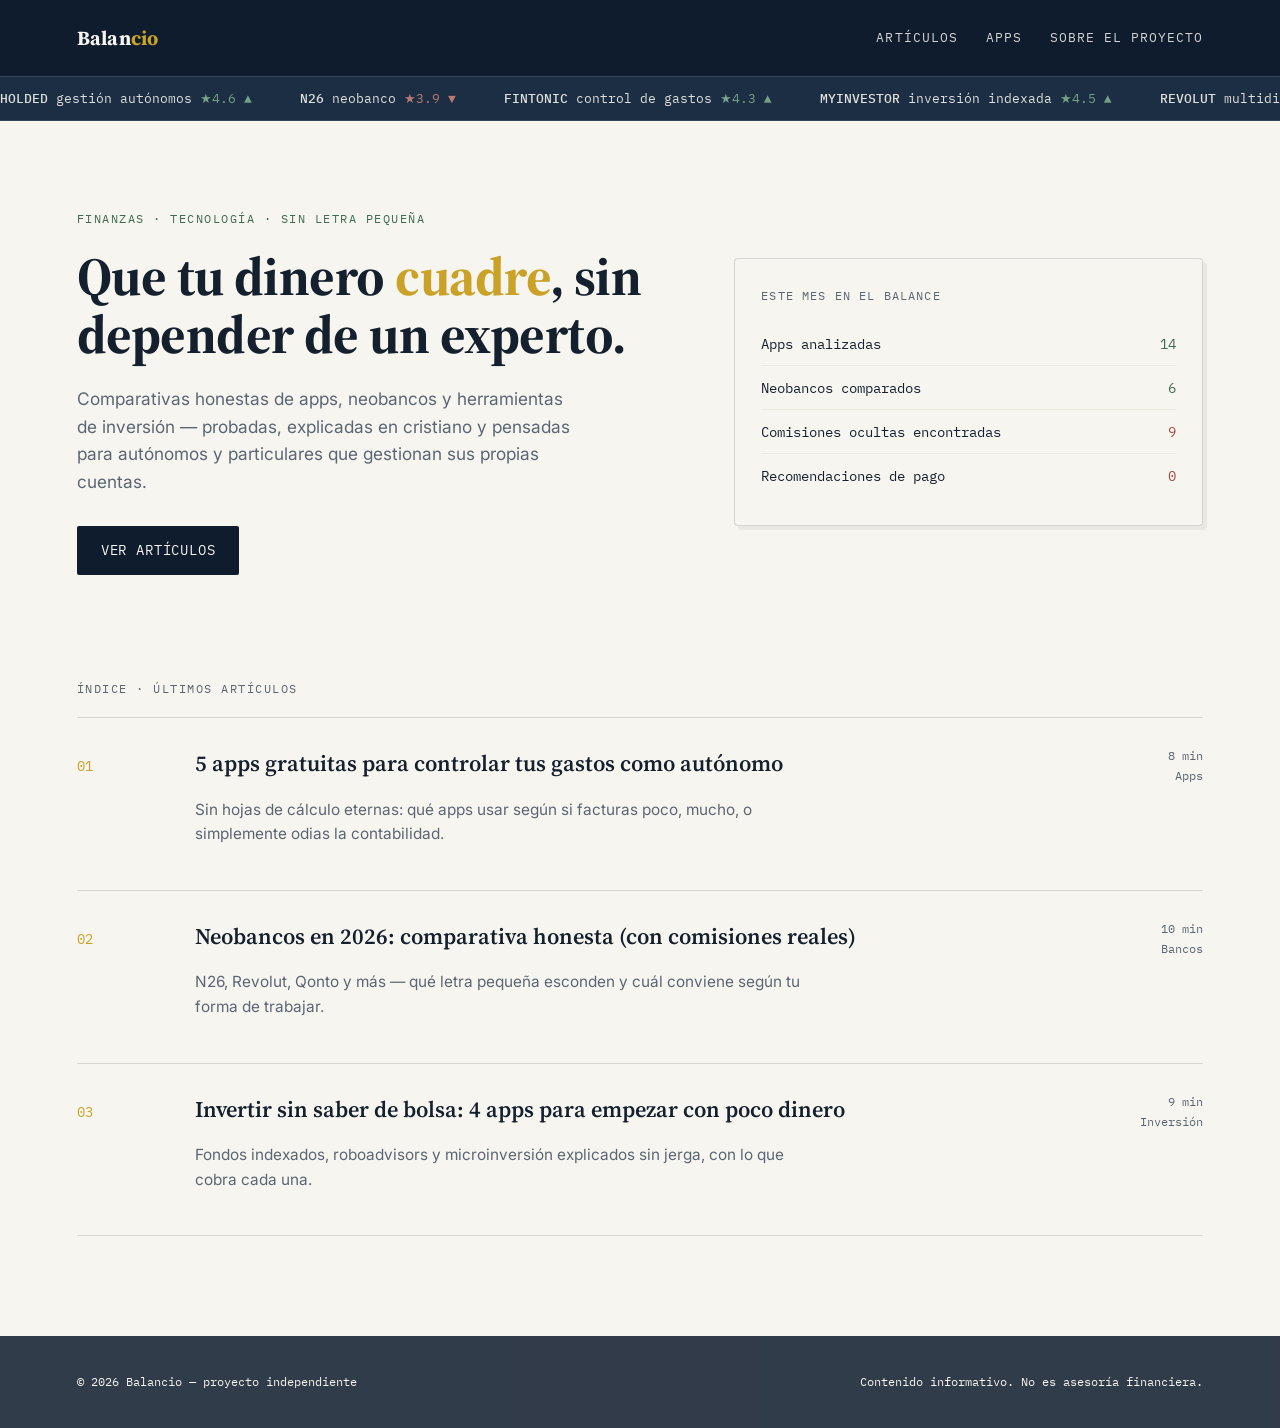
==== index.html @ 44dd93c8 "Add files via upload" ====
<!DOCTYPE html>
<html lang="es">
<head>
<meta charset="UTF-8">
<meta name="viewport" content="width=device-width, initial-scale=1.0">
<title>Balancio — Finanzas y apps sin letra pequeña</title>
<meta name="description" content="Guías, comparativas y reviews honestas de apps de finanzas, ahorro e inversión para autónomos y particulares.">
<link rel="stylesheet" href="style.css">
</head>
<body>

<nav class="nav">
  <a href="index.html" class="nav__logo">Balan<span>cio</span></a>
  <ul class="nav__links">
    <li><a href="#articulos">Artículos</a></li>
    <li><a href="articulos/apps-gastos-autonomos.html">Apps</a></li>
    <li><a href="#sobre-mi">Sobre el proyecto</a></li>
  </ul>
</nav>

<div class="ticker" aria-hidden="true">
  <div class="ticker__track">
    <span class="ticker__item"><b>HOLDED</b> gestión autónomos <span class="up">★4.6 ▲</span></span>
    <span class="ticker__item"><b>N26</b> neobanco <span class="down">★3.9 ▼</span></span>
    <span class="ticker__item"><b>FINTONIC</b> control de gastos <span class="up">★4.3 ▲</span></span>
    <span class="ticker__item"><b>MYINVESTOR</b> inversión indexada <span class="up">★4.5 ▲</span></span>
    <span class="ticker__item"><b>REVOLUT</b> multidivisa <span class="up">★4.1 ▲</span></span>
    <span class="ticker__item"><b>QONTO</b> cuenta business <span class="down">★4.0 ▼</span></span>
    <!-- duplicado para el loop continuo -->
    <span class="ticker__item"><b>HOLDED</b> gestión autónomos <span class="up">★4.6 ▲</span></span>
    <span class="ticker__item"><b>N26</b> neobanco <span class="down">★3.9 ▼</span></span>
    <span class="ticker__item"><b>FINTONIC</b> control de gastos <span class="up">★4.3 ▲</span></span>
    <span class="ticker__item"><b>MYINVESTOR</b> inversión indexada <span class="up">★4.5 ▲</span></span>
    <span class="ticker__item"><b>REVOLUT</b> multidivisa <span class="up">★4.1 ▲</span></span>
    <span class="ticker__item"><b>QONTO</b> cuenta business <span class="down">★4.0 ▼</span></span>
  </div>
</div>

<section class="hero">
  <div>
    <p class="hero__eyebrow">Finanzas · Tecnología · Sin letra pequeña</p>
    <h1>Que tu dinero <em>cuadre</em>, sin depender de un experto.</h1>
    <p class="lede">Comparativas honestas de apps, neobancos y herramientas de inversión — probadas, explicadas en cristiano y pensadas para autónomos y particulares que gestionan sus propias cuentas.</p>
    <a class="btn" href="#articulos">Ver artículos</a>
  </div>
  <div class="ledger-card">
    <p class="ledger-card__title">Este mes en el balance</p>
    <div class="ledger-row"><span>Apps analizadas</span><span class="val up">14</span></div>
    <div class="ledger-row"><span>Neobancos comparados</span><span class="val up">6</span></div>
    <div class="ledger-row"><span>Comisiones ocultas encontradas</span><span class="val down">9</span></div>
    <div class="ledger-row"><span>Recomendaciones de pago</span><span class="val down">0</span></div>
  </div>
</section>

<p class="section-label" id="articulos">Índice · Últimos artículos</p>
<div class="articles">

  <a class="article-row" href="articulos/apps-gastos-autonomos.html">
    <span class="article-row__no">01</span>
    <span>
      <p class="article-row__title">5 apps gratuitas para controlar tus gastos como autónomo</p>
      <p class="article-row__excerpt">Sin hojas de cálculo eternas: qué apps usar según si facturas poco, mucho, o simplemente odias la contabilidad.</p>
    </span>
    <span class="article-row__meta">8 min<br>Apps</span>
  </a>

  <a class="article-row" href="articulos/neobancos-comparativa.html">
    <span class="article-row__no">02</span>
    <span>
      <p class="article-row__title">Neobancos en 2026: comparativa honesta (con comisiones reales)</p>
      <p class="article-row__excerpt">N26, Revolut, Qonto y más — qué letra pequeña esconden y cuál conviene según tu forma de trabajar.</p>
    </span>
    <span class="article-row__meta">10 min<br>Bancos</span>
  </a>

  <a class="article-row" href="articulos/apps-inversion-principiantes.html">
    <span class="article-row__no">03</span>
    <span>
      <p class="article-row__title">Invertir sin saber de bolsa: 4 apps para empezar con poco dinero</p>
      <p class="article-row__excerpt">Fondos indexados, roboadvisors y microinversión explicados sin jerga, con lo que cobra cada una.</p>
    </span>
    <span class="article-row__meta">9 min<br>Inversión</span>
  </a>

</div>

<footer id="sobre-mi">
  <span>© 2026 Balancio — proyecto independiente</span>
  <span>Contenido informativo. No es asesoría financiera.</span>
</footer>

</body>
</html>
---- style.css ----
@import url('https://fonts.googleapis.com/css2?family=Source+Serif+4:opsz,wght@8..60,400;8..60,600;8..60,700&family=IBM+Plex+Mono:wght@400;500&family=Inter:wght@400;500&display=swap');

:root{
  --ink:        #0F1C2E;
  --ink-soft:   #1C2E44;
  --paper:      #F7F5EF;
  --paper-dim:  #EDE9DE;
  --text-on-paper: #14202E;
  --text-muted: #5B6674;
  --gold:       #C9A227;
  --growth:     #3F6B52;
  --loss:       #A34C3D;

  --serif: 'Source Serif 4', Georgia, serif;
  --mono:  'IBM Plex Mono', 'Courier New', monospace;
  --sans:  'Inter', system-ui, sans-serif;
}

*{ box-sizing: border-box; }

html{ scroll-behavior: smooth; }

body{
  margin: 0;
  background: var(--paper);
  color: var(--text-on-paper);
  font-family: var(--sans);
  line-height: 1.6;
}

a{ color: inherit; }

/* ---------- NAV ---------- */
.nav{
  display: flex;
  align-items: center;
  justify-content: space-between;
  padding: 22px 6vw;
  background: var(--ink);
  color: var(--paper);
}
.nav__logo{
  font-family: var(--serif);
  font-weight: 700;
  font-size: 1.25rem;
  text-decoration: none;
  color: var(--paper);
  letter-spacing: 0.01em;
}
.nav__logo span{ color: var(--gold); }
.nav__links{
  display: flex;
  gap: 28px;
  list-style: none;
  margin: 0; padding: 0;
  font-family: var(--mono);
  font-size: 0.8rem;
  text-transform: uppercase;
  letter-spacing: 0.08em;
}
.nav__links a{ text-decoration: none; opacity: 0.85; }
.nav__links a:hover, .nav__links a:focus-visible{ opacity: 1; color: var(--gold); }

/* ---------- TICKER (signature element) ---------- */
.ticker{
  background: var(--ink-soft);
  border-top: 1px solid rgba(247,245,239,0.12);
  border-bottom: 1px solid rgba(247,245,239,0.12);
  overflow: hidden;
  white-space: nowrap;
}
.ticker__track{
  display: inline-flex;
  gap: 48px;
  padding: 11px 0;
  animation: scroll-ticker 32s linear infinite;
  will-change: transform;
}
.ticker__item{
  font-family: var(--mono);
  font-size: 0.82rem;
  color: var(--paper);
  opacity: 0.9;
  display: inline-flex;
  gap: 8px;
  align-items: baseline;
}
.ticker__item b{ color: var(--paper); font-weight: 500; }
.up{ color: #7FAE8F; }
.down{ color: #C98277; }

@keyframes scroll-ticker{
  from{ transform: translateX(0); }
  to{ transform: translateX(-50%); }
}
@media (prefers-reduced-motion: reduce){
  .ticker__track{ animation: none; }
}

/* ---------- HERO ---------- */
.hero{
  display: grid;
  grid-template-columns: 1.3fr 1fr;
  gap: 48px;
  padding: 88px 6vw 96px;
  align-items: center;
}
.hero__eyebrow{
  font-family: var(--mono);
  font-size: 0.78rem;
  text-transform: uppercase;
  letter-spacing: 0.12em;
  color: var(--growth);
  margin: 0 0 18px;
}
.hero h1{
  font-family: var(--serif);
  font-size: clamp(2.4rem, 4.2vw, 3.6rem);
  line-height: 1.08;
  margin: 0 0 22px;
  font-weight: 700;
  letter-spacing: -0.01em;
}
.hero h1 em{
  font-style: normal;
  color: var(--gold);
}
.hero p.lede{
  font-size: 1.08rem;
  color: var(--text-muted);
  max-width: 46ch;
  margin: 0 0 30px;
}
.btn{
  display: inline-block;
  background: var(--ink);
  color: var(--paper);
  font-family: var(--mono);
  font-size: 0.85rem;
  text-transform: uppercase;
  letter-spacing: 0.06em;
  text-decoration: none;
  padding: 14px 24px;
  border-radius: 2px;
  transition: background 0.15s ease;
}
.btn:hover, .btn:focus-visible{ background: var(--growth); }

/* Index-card stat block */
.ledger-card{
  background: var(--paper);
  border: 1px solid rgba(15,28,46,0.15);
  border-radius: 4px;
  padding: 28px 26px;
  box-shadow: 4px 4px 0 rgba(15,28,46,0.06);
}
.ledger-card__title{
  font-family: var(--mono);
  font-size: 0.72rem;
  text-transform: uppercase;
  letter-spacing: 0.1em;
  color: var(--text-muted);
  margin: 0 0 16px;
}
.ledger-row{
  display: flex;
  justify-content: space-between;
  padding: 10px 0;
  border-top: 1px solid var(--paper-dim);
  font-family: var(--mono);
  font-size: 0.9rem;
}
.ledger-row:first-of-type{ border-top: none; }
.ledger-row .val.up{ color: var(--growth); }
.ledger-row .val.down{ color: var(--loss); }

/* ---------- ARTICLE LIST ---------- */
.section-label{
  font-family: var(--mono);
  font-size: 0.78rem;
  text-transform: uppercase;
  letter-spacing: 0.12em;
  color: var(--text-muted);
  padding: 0 6vw;
  margin: 8px 0 0;
}
.articles{
  padding: 18px 6vw 100px;
}
.article-row{
  display: grid;
  grid-template-columns: 90px 1fr 130px;
  gap: 28px;
  align-items: baseline;
  padding: 28px 0;
  border-top: 1px solid rgba(15,28,46,0.14);
  text-decoration: none;
  color: inherit;
}
.articles > a:last-child{ border-bottom: 1px solid rgba(15,28,46,0.14); }
.article-row__no{
  font-family: var(--mono);
  color: var(--gold);
  font-size: 0.9rem;
}
.article-row__title{
  font-family: var(--serif);
  font-size: 1.4rem;
  font-weight: 600;
  margin: 0 0 8px;
}
.article-row__excerpt{
  color: var(--text-muted);
  font-size: 0.96rem;
  max-width: 62ch;
}
.article-row__meta{
  font-family: var(--mono);
  font-size: 0.78rem;
  color: var(--text-muted);
  text-align: right;
  align-self: start;
}
.article-row:hover .article-row__title,
.article-row:focus-visible .article-row__title{ color: var(--growth); }

/* ---------- FOOTER ---------- */
footer{
  background: var(--ink);
  color: var(--paper);
  padding: 36px 6vw;
  font-family: var(--mono);
  font-size: 0.78rem;
  display: flex;
  justify-content: space-between;
  flex-wrap: wrap;
  gap: 10px;
  opacity: 0.85;
}

/* ---------- ARTICLE PAGE ---------- */
.article-page{
  max-width: 68ch;
  margin: 0 auto;
  padding: 72px 6vw 100px;
}
.article-page .eyebrow{
  font-family: var(--mono);
  font-size: 0.78rem;
  text-transform: uppercase;
  letter-spacing: 0.1em;
  color: var(--growth);
}
.article-page h1{
  font-family: var(--serif);
  font-size: clamp(2rem, 4vw, 2.7rem);
  line-height: 1.15;
  margin: 14px 0 8px;
}
.article-page .meta{
  font-family: var(--mono);
  font-size: 0.8rem;
  color: var(--text-muted);
  margin-bottom: 40px;
}
.article-page h2{
  font-family: var(--serif);
  font-size: 1.5rem;
  margin-top: 44px;
}
.article-page p{ font-size: 1.02rem; }
.article-page ul{ font-size: 1.02rem; }
.callout{
  border-left: 3px solid var(--gold);
  background: var(--paper-dim);
  padding: 16px 20px;
  font-size: 0.95rem;
  margin: 28px 0;
}
.back-link{
  display: inline-block;
  margin-top: 48px;
  font-family: var(--mono);
  font-size: 0.85rem;
  color: var(--growth);
  text-decoration: none;
}

/* ---------- RESPONSIVE ---------- */
@media (max-width: 820px){
  .hero{ grid-template-columns: 1fr; padding: 56px 6vw 64px; }
  .article-row{ grid-template-columns: 1fr; gap: 6px; }
  .article-row__meta{ text-align: left; }
  .nav__links{ gap: 16px; font-size: 0.72rem; }
}

/* Focus visibility */
a:focus-visible, button:focus-visible{
  outline: 2px solid var(--gold);
  outline-offset: 2px;
}
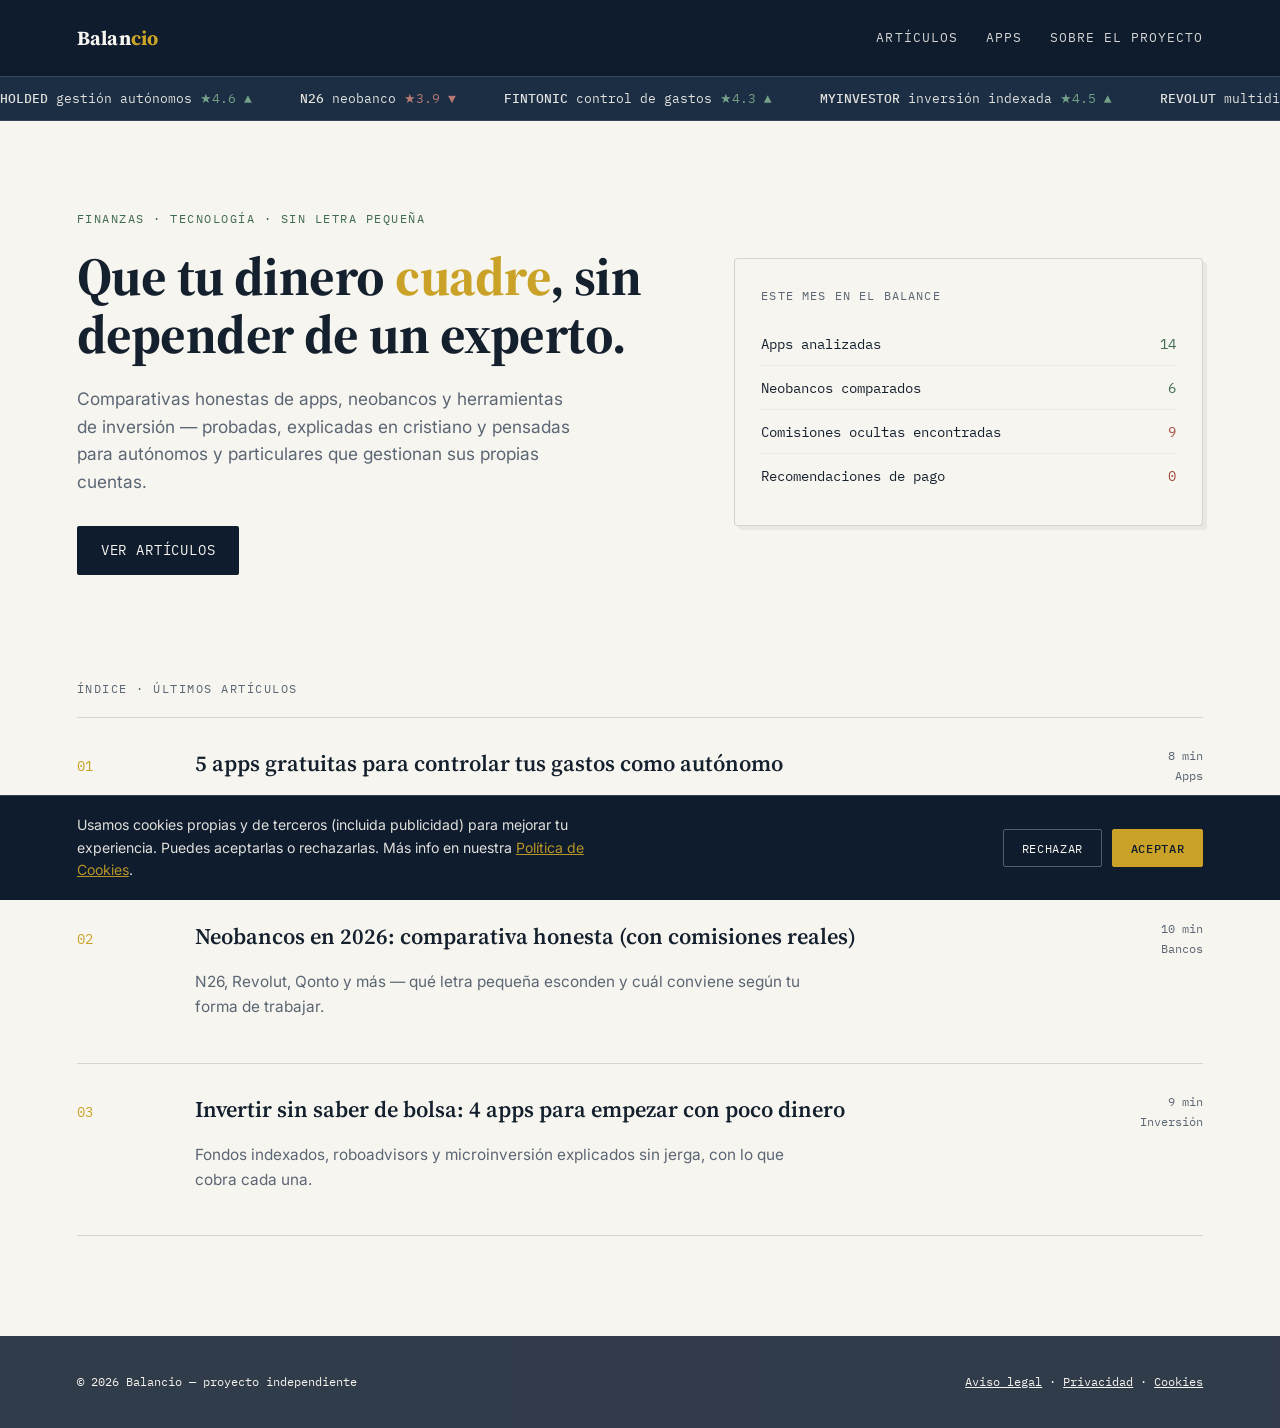
==== commit b3b43a37: "Add files via upload" ====
--- a/index.html
+++ b/index.html
@@ -5,7 +5,9 @@
 <meta name="viewport" content="width=device-width, initial-scale=1.0">
 <title>Balancio — Finanzas y apps sin letra pequeña</title>
 <meta name="description" content="Guías, comparativas y reviews honestas de apps de finanzas, ahorro e inversión para autónomos y particulares.">
+<meta name="google-site-verification" content="xk7yFLM0-Xu0L5zzfnEkBmetQh_E3vyvd4DlVmJ8Zas" />
 <link rel="stylesheet" href="style.css">
+<script>document.documentElement.classList.add('has-js');</script>
 </head>
 <body>
 
@@ -37,23 +39,23 @@
 </div>
 
 <section class="hero">
-  <div>
+  <div data-reveal>
     <p class="hero__eyebrow">Finanzas · Tecnología · Sin letra pequeña</p>
     <h1>Que tu dinero <em>cuadre</em>, sin depender de un experto.</h1>
     <p class="lede">Comparativas honestas de apps, neobancos y herramientas de inversión — probadas, explicadas en cristiano y pensadas para autónomos y particulares que gestionan sus propias cuentas.</p>
     <a class="btn" href="#articulos">Ver artículos</a>
   </div>
-  <div class="ledger-card">
+  <div class="ledger-card" data-reveal style="transition-delay:0.15s">
     <p class="ledger-card__title">Este mes en el balance</p>
-    <div class="ledger-row"><span>Apps analizadas</span><span class="val up">14</span></div>
-    <div class="ledger-row"><span>Neobancos comparados</span><span class="val up">6</span></div>
-    <div class="ledger-row"><span>Comisiones ocultas encontradas</span><span class="val down">9</span></div>
-    <div class="ledger-row"><span>Recomendaciones de pago</span><span class="val down">0</span></div>
+    <div class="ledger-row"><span>Apps analizadas</span><span class="val up" data-count-to="14">0</span></div>
+    <div class="ledger-row"><span>Neobancos comparados</span><span class="val up" data-count-to="6">0</span></div>
+    <div class="ledger-row"><span>Comisiones ocultas encontradas</span><span class="val down" data-count-to="9">0</span></div>
+    <div class="ledger-row"><span>Recomendaciones de pago</span><span class="val down" data-count-to="0">0</span></div>
   </div>
 </section>
 
 <p class="section-label" id="articulos">Índice · Últimos artículos</p>
-<div class="articles">
+<div class="articles" data-reveal-list>
 
   <a class="article-row" href="articulos/apps-gastos-autonomos.html">
     <span class="article-row__no">01</span>
@@ -86,8 +88,18 @@
 
 <footer id="sobre-mi">
   <span>© 2026 Balancio — proyecto independiente</span>
-  <span>Contenido informativo. No es asesoría financiera.</span>
+  <span><a href="legal/aviso-legal.html">Aviso legal</a> · <a href="legal/politica-privacidad.html">Privacidad</a> · <a href="legal/politica-cookies.html">Cookies</a></span>
 </footer>
+
+<div class="cookie-banner" id="cookie-banner" hidden>
+  <p>Usamos cookies propias y de terceros (incluida publicidad) para mejorar tu experiencia. Puedes aceptarlas o rechazarlas. Más info en nuestra <a href="legal/politica-cookies.html">Política de Cookies</a>.</p>
+  <div class="cookie-banner__actions">
+    <button class="reject" id="cookie-reject">Rechazar</button>
+    <button class="accept" id="cookie-accept">Aceptar</button>
+  </div>
+</div>
+<script src="cookies.js"></script>
+<script src="animations.js"></script>
 
 </body>
 </html>
--- a/style.css
+++ b/style.css
@@ -76,6 +76,7 @@
   animation: scroll-ticker 32s linear infinite;
   will-change: transform;
 }
+.ticker:hover .ticker__track{ animation-play-state: paused; }
 .ticker__item{
   font-family: var(--mono);
   font-size: 0.82rem;
@@ -142,9 +143,14 @@
   text-decoration: none;
   padding: 14px 24px;
   border-radius: 2px;
-  transition: background 0.15s ease;
-}
-.btn:hover, .btn:focus-visible{ background: var(--growth); }
+  transition: background 0.2s var(--ease), transform 0.2s var(--ease), box-shadow 0.2s var(--ease);
+}
+.btn:hover, .btn:focus-visible{
+  background: var(--growth);
+  transform: translateY(-2px);
+  box-shadow: 0 8px 18px rgba(63,107,82,0.28);
+}
+.btn:active{ transform: translateY(0); }
 
 /* Index-card stat block */
 .ledger-card{
@@ -153,6 +159,11 @@
   border-radius: 4px;
   padding: 28px 26px;
   box-shadow: 4px 4px 0 rgba(15,28,46,0.06);
+  transition: transform 0.35s var(--ease), box-shadow 0.35s var(--ease);
+}
+.ledger-card:hover{
+  transform: translate(-2px, -2px);
+  box-shadow: 7px 7px 0 rgba(15,28,46,0.08);
 }
 .ledger-card__title{
   font-family: var(--mono);
@@ -196,13 +207,20 @@
   border-top: 1px solid rgba(15,28,46,0.14);
   text-decoration: none;
   color: inherit;
+  transition: padding-left 0.3s var(--ease), background 0.3s var(--ease);
+}
+.article-row:hover, .article-row:focus-visible{
+  padding-left: 10px;
+  background: linear-gradient(90deg, rgba(201,162,39,0.08), transparent 40%);
 }
 .articles > a:last-child{ border-bottom: 1px solid rgba(15,28,46,0.14); }
 .article-row__no{
   font-family: var(--mono);
   color: var(--gold);
   font-size: 0.9rem;
-}
+  transition: transform 0.3s var(--ease);
+}
+.article-row:hover .article-row__no{ transform: scale(1.15); }
 .article-row__title{
   font-family: var(--serif);
   font-size: 1.4rem;
@@ -294,6 +312,82 @@
   .nav__links{ gap: 16px; font-size: 0.72rem; }
 }
 
+/* ---------- MOTION SYSTEM ---------- */
+:root{ --ease: cubic-bezier(0.22, 1, 0.36, 1); }
+
+html:not(.has-js) [data-reveal]{ opacity: 1; transform: none; }
+
+[data-reveal]{
+  opacity: 0;
+  transform: translateY(18px);
+  transition: opacity 0.7s var(--ease), transform 0.7s var(--ease);
+}
+[data-reveal].is-visible{ opacity: 1; transform: translateY(0); }
+
+[data-reveal-list] > *{
+  opacity: 0;
+  transform: translateY(14px);
+  transition: opacity 0.55s var(--ease), transform 0.55s var(--ease);
+}
+[data-reveal-list].is-visible > *{ opacity: 1; transform: translateY(0); }
+[data-reveal-list].is-visible > *:nth-child(1){ transition-delay: 0.05s; }
+[data-reveal-list].is-visible > *:nth-child(2){ transition-delay: 0.15s; }
+[data-reveal-list].is-visible > *:nth-child(3){ transition-delay: 0.25s; }
+[data-reveal-list].is-visible > *:nth-child(4){ transition-delay: 0.35s; }
+html:not(.has-js) [data-reveal-list] > *{ opacity: 1; transform: none; }
+
+@media (prefers-reduced-motion: reduce){
+  [data-reveal], [data-reveal-list] > *{
+    transition: none !important;
+    opacity: 1 !important;
+    transform: none !important;
+  }
+}
+
+/* ---------- COOKIE BANNER ---------- */
+.cookie-banner{
+  position: fixed;
+  left: 0; right: 0; bottom: 0;
+  z-index: 999;
+  background: var(--ink);
+  color: var(--paper);
+  padding: 18px 6vw;
+  display: flex;
+  flex-wrap: wrap;
+  gap: 16px;
+  align-items: center;
+  justify-content: space-between;
+  border-top: 1px solid rgba(247,245,239,0.15);
+}
+.cookie-banner p{
+  margin: 0;
+  font-size: 0.88rem;
+  max-width: 60ch;
+  color: var(--paper);
+  opacity: 0.9;
+}
+.cookie-banner a{ color: var(--gold); text-decoration: underline; }
+.cookie-banner__actions{ display: flex; gap: 10px; flex-shrink: 0; }
+.cookie-banner__actions button{
+  font-family: var(--mono);
+  font-size: 0.78rem;
+  text-transform: uppercase;
+  letter-spacing: 0.05em;
+  padding: 10px 18px;
+  border-radius: 2px;
+  border: 1px solid rgba(247,245,239,0.3);
+  background: transparent;
+  color: var(--paper);
+  cursor: pointer;
+}
+.cookie-banner__actions button.accept{
+  background: var(--gold);
+  border-color: var(--gold);
+  color: var(--ink);
+  font-weight: 500;
+}
+.cookie-banner[hidden]{ display: none; }
+
 /* Focus visibility */
 a:focus-visible, button:focus-visible{
   outline: 2px solid var(--gold);
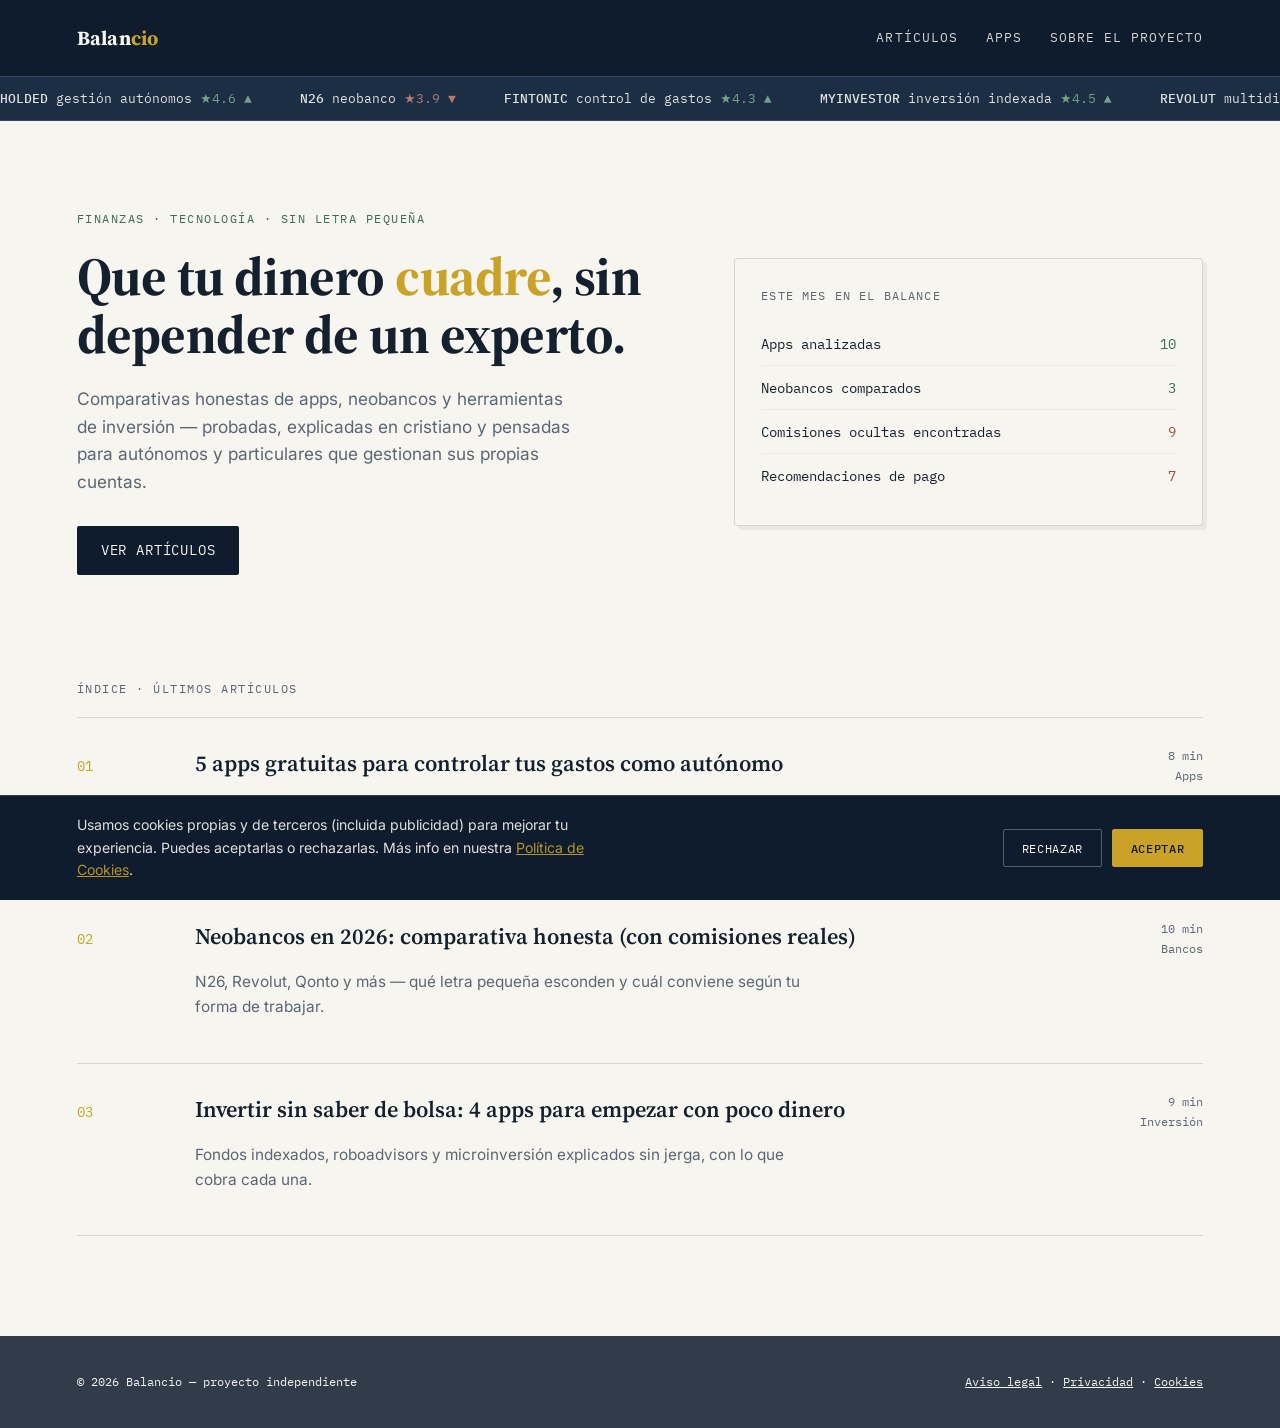
==== commit 4e480b98: "Add files via upload" ====
--- a/index.html
+++ b/index.html
@@ -47,10 +47,10 @@
   </div>
   <div class="ledger-card" data-reveal style="transition-delay:0.15s">
     <p class="ledger-card__title">Este mes en el balance</p>
-    <div class="ledger-row"><span>Apps analizadas</span><span class="val up" data-count-to="14">0</span></div>
-    <div class="ledger-row"><span>Neobancos comparados</span><span class="val up" data-count-to="6">0</span></div>
-    <div class="ledger-row"><span>Comisiones ocultas encontradas</span><span class="val down" data-count-to="9">0</span></div>
-    <div class="ledger-row"><span>Recomendaciones de pago</span><span class="val down" data-count-to="0">0</span></div>
+    <div class="ledger-row"><span>Apps analizadas</span><span id="stat-apps" class="val up" data-count-to="0">0</span></div>
+    <div class="ledger-row"><span>Neobancos comparados</span><span id="stat-neobancos" class="val up" data-count-to="0">0</span></div>
+    <div class="ledger-row"><span>Comisiones ocultas encontradas</span><span id="stat-comisiones" class="val down" data-count-to="0">0</span></div>
+    <div class="ledger-row"><span>Recomendaciones de pago</span><span id="stat-recomendaciones" class="val down" data-count-to="0">0</span></div>
   </div>
 </section>
 
@@ -98,6 +98,7 @@
     <button class="accept" id="cookie-accept">Aceptar</button>
   </div>
 </div>
+<script src="stats.js"></script>
 <script src="cookies.js"></script>
 <script src="animations.js"></script>
 
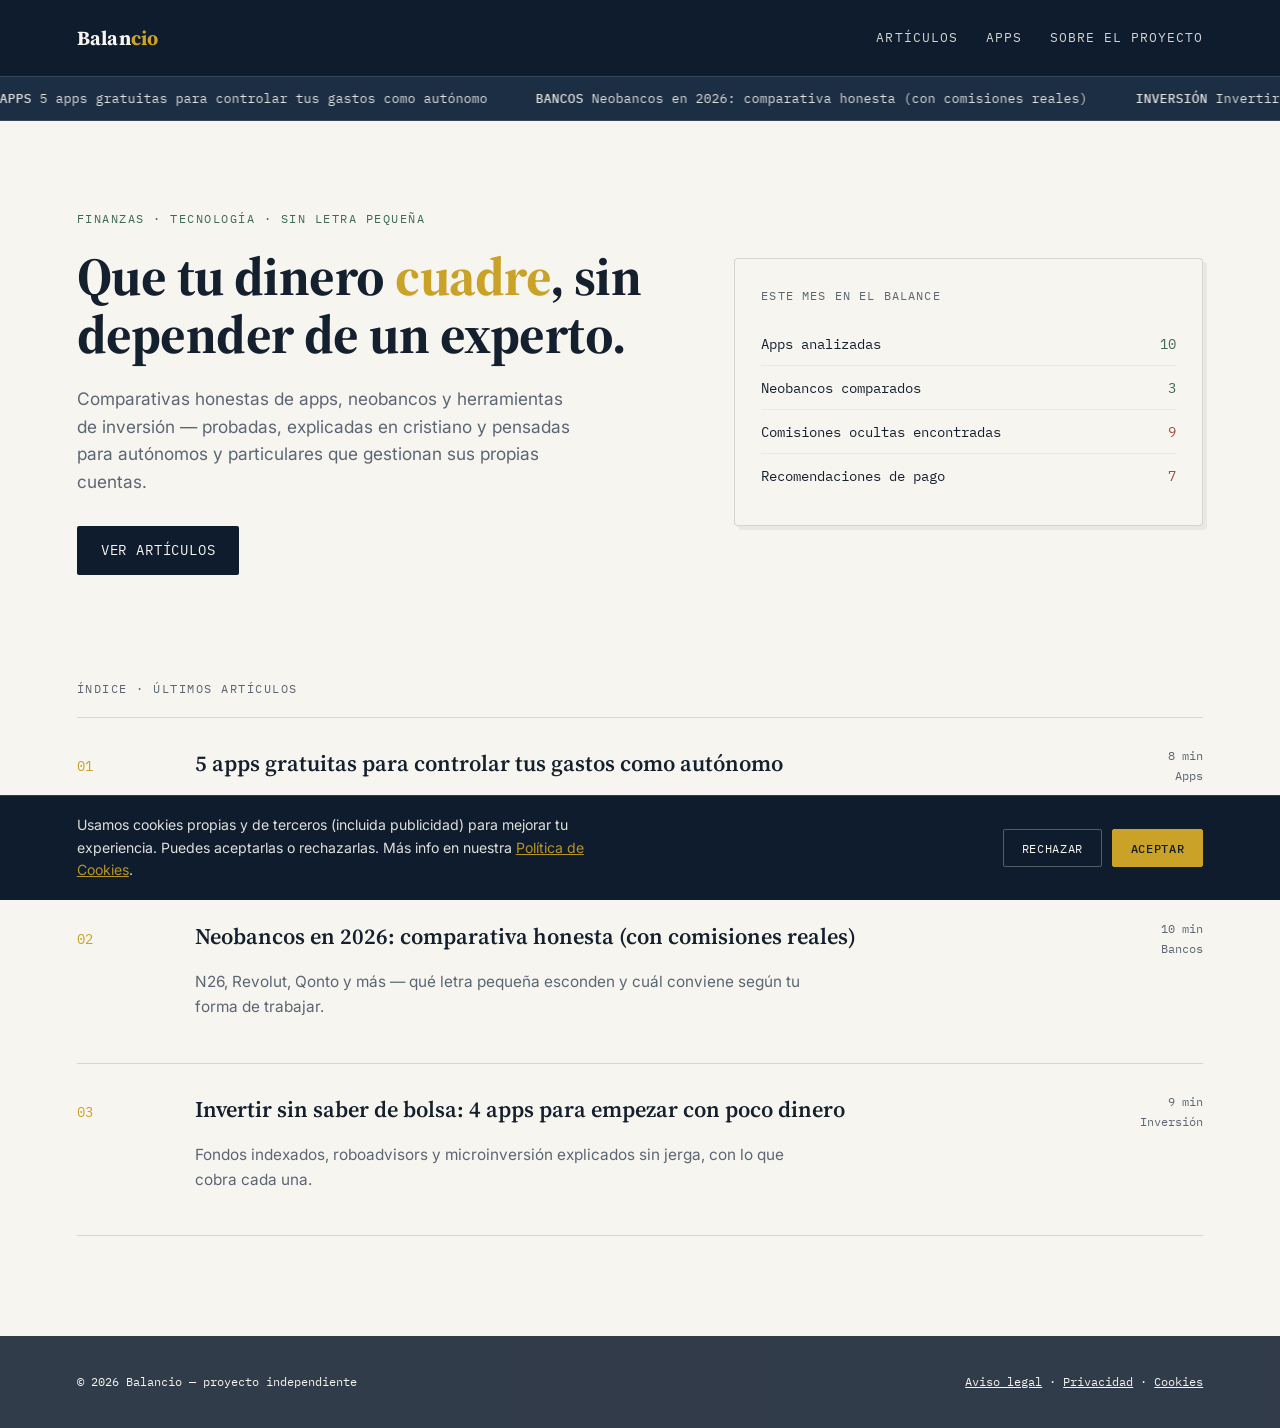
==== commit 54e9bed9: "Update index.html" ====
--- a/index.html
+++ b/index.html
@@ -21,21 +21,7 @@
 </nav>
 
 <div class="ticker" aria-hidden="true">
-  <div class="ticker__track">
-    <span class="ticker__item"><b>HOLDED</b> gestión autónomos <span class="up">★4.6 ▲</span></span>
-    <span class="ticker__item"><b>N26</b> neobanco <span class="down">★3.9 ▼</span></span>
-    <span class="ticker__item"><b>FINTONIC</b> control de gastos <span class="up">★4.3 ▲</span></span>
-    <span class="ticker__item"><b>MYINVESTOR</b> inversión indexada <span class="up">★4.5 ▲</span></span>
-    <span class="ticker__item"><b>REVOLUT</b> multidivisa <span class="up">★4.1 ▲</span></span>
-    <span class="ticker__item"><b>QONTO</b> cuenta business <span class="down">★4.0 ▼</span></span>
-    <!-- duplicado para el loop continuo -->
-    <span class="ticker__item"><b>HOLDED</b> gestión autónomos <span class="up">★4.6 ▲</span></span>
-    <span class="ticker__item"><b>N26</b> neobanco <span class="down">★3.9 ▼</span></span>
-    <span class="ticker__item"><b>FINTONIC</b> control de gastos <span class="up">★4.3 ▲</span></span>
-    <span class="ticker__item"><b>MYINVESTOR</b> inversión indexada <span class="up">★4.5 ▲</span></span>
-    <span class="ticker__item"><b>REVOLUT</b> multidivisa <span class="up">★4.1 ▲</span></span>
-    <span class="ticker__item"><b>QONTO</b> cuenta business <span class="down">★4.0 ▼</span></span>
-  </div>
+  <div class="ticker__track" id="ticker-track"></div>
 </div>
 
 <section class="hero">
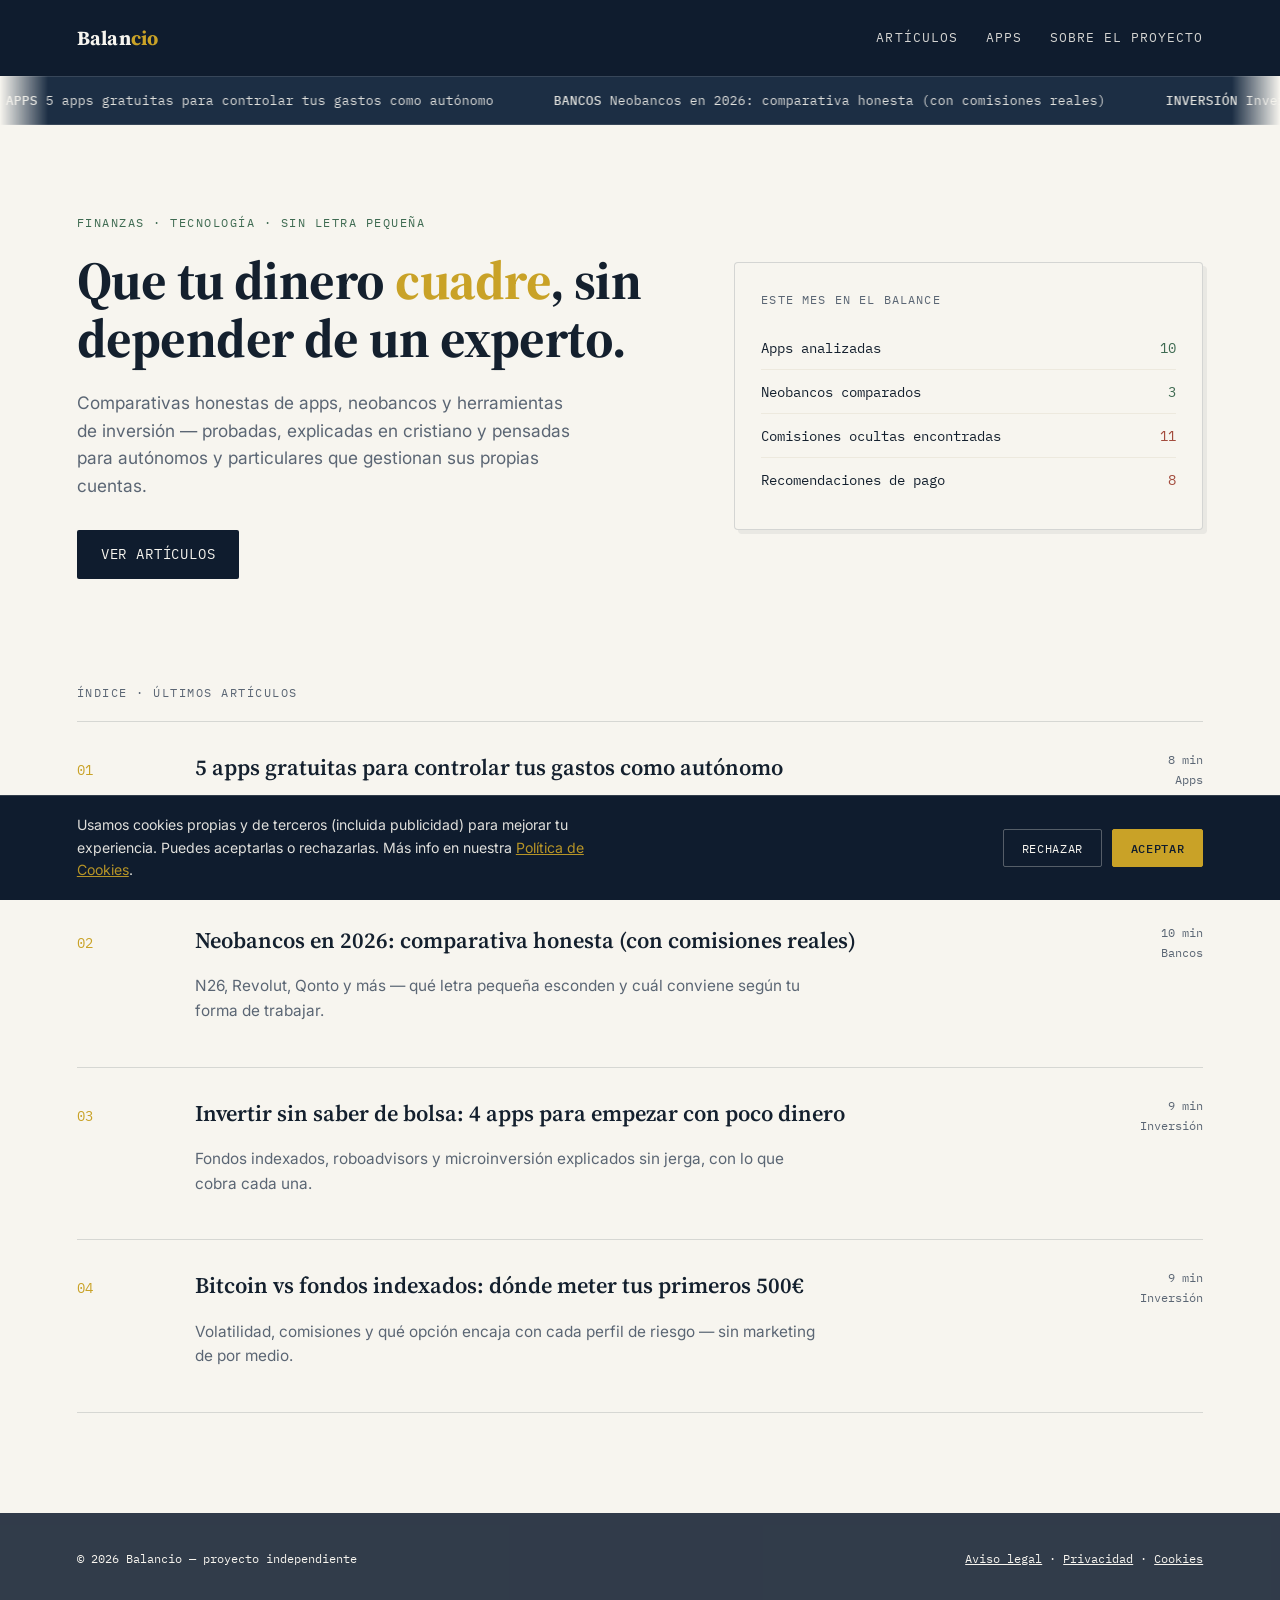
==== commit a4e3431f: "Add files via upload" ====
--- a/index.html
+++ b/index.html
@@ -23,6 +23,7 @@
 <div class="ticker" aria-hidden="true">
   <div class="ticker__track" id="ticker-track"></div>
 </div>
+
 
 <section class="hero">
   <div data-reveal>
@@ -70,6 +71,15 @@
     <span class="article-row__meta">9 min<br>Inversión</span>
   </a>
 
+  <a class="article-row" href="articulos/bitcoin-vs-fondos-indexados.html">
+    <span class="article-row__no">04</span>
+    <span>
+      <p class="article-row__title">Bitcoin vs fondos indexados: dónde meter tus primeros 500€</p>
+      <p class="article-row__excerpt">Volatilidad, comisiones y qué opción encaja con cada perfil de riesgo — sin marketing de por medio.</p>
+    </span>
+    <span class="article-row__meta">9 min<br>Inversión</span>
+  </a>
+
 </div>
 
 <footer id="sobre-mi">
--- a/style.css
+++ b/style.css
@@ -46,8 +46,12 @@
   text-decoration: none;
   color: var(--paper);
   letter-spacing: 0.01em;
-}
-.nav__logo span{ color: var(--gold); }
+  display: inline-block;
+  transition: transform 0.25s var(--ease);
+}
+.nav__logo:hover{ transform: translateY(-1px); }
+.nav__logo span{ color: var(--gold); transition: color 0.25s var(--ease); }
+.nav__logo:hover span{ color: #ddb84a; }
 .nav__links{
   display: flex;
   gap: 28px;
@@ -58,8 +62,25 @@
   text-transform: uppercase;
   letter-spacing: 0.08em;
 }
-.nav__links a{ text-decoration: none; opacity: 0.85; }
+.nav__links a{
+  text-decoration: none;
+  opacity: 0.85;
+  position: relative;
+  padding-bottom: 4px;
+}
+.nav__links a::after{
+  content: '';
+  position: absolute;
+  left: 0; bottom: 0;
+  width: 100%;
+  height: 1px;
+  background: var(--gold);
+  transform: scaleX(0);
+  transform-origin: left;
+  transition: transform 0.3s var(--ease);
+}
 .nav__links a:hover, .nav__links a:focus-visible{ opacity: 1; color: var(--gold); }
+.nav__links a:hover::after, .nav__links a:focus-visible::after{ transform: scaleX(1); }
 
 /* ---------- TICKER (signature element) ---------- */
 .ticker{
@@ -68,6 +89,8 @@
   border-bottom: 1px solid rgba(247,245,239,0.12);
   overflow: hidden;
   white-space: nowrap;
+  -webkit-mask-image: linear-gradient(90deg, transparent 0, #000 48px, #000 calc(100% - 48px), transparent 100%);
+  mask-image: linear-gradient(90deg, transparent 0, #000 48px, #000 calc(100% - 48px), transparent 100%);
 }
 .ticker__track{
   display: inline-flex;
@@ -85,7 +108,18 @@
   display: inline-flex;
   gap: 8px;
   align-items: baseline;
-}
+  padding: 2px 6px;
+  border-radius: 3px;
+  transition: opacity 0.2s var(--ease), background 0.2s var(--ease), color 0.2s var(--ease), transform 0.2s var(--ease);
+  cursor: default;
+}
+.ticker__item:hover{
+  opacity: 1;
+  background: rgba(201,162,39,0.14);
+  color: var(--gold);
+  transform: translateX(4px);
+}
+.ticker__item:hover b{ color: var(--gold); }
 .ticker__item b{ color: var(--paper); font-weight: 500; }
 .up{ color: #7FAE8F; }
 .down{ color: #C98277; }
@@ -180,8 +214,15 @@
   border-top: 1px solid var(--paper-dim);
   font-family: var(--mono);
   font-size: 0.9rem;
+  transition: padding-left 0.25s var(--ease), background 0.25s var(--ease);
+}
+.ledger-row:hover{
+  padding-left: 8px;
+  background: linear-gradient(90deg, rgba(201,162,39,0.08), transparent 60%);
 }
 .ledger-row:first-of-type{ border-top: none; }
+.ledger-row .val{ transition: transform 0.25s var(--ease); display: inline-block; }
+.ledger-row:hover .val{ transform: scale(1.12); }
 .ledger-row .val.up{ color: var(--growth); }
 .ledger-row .val.down{ color: var(--loss); }
 
